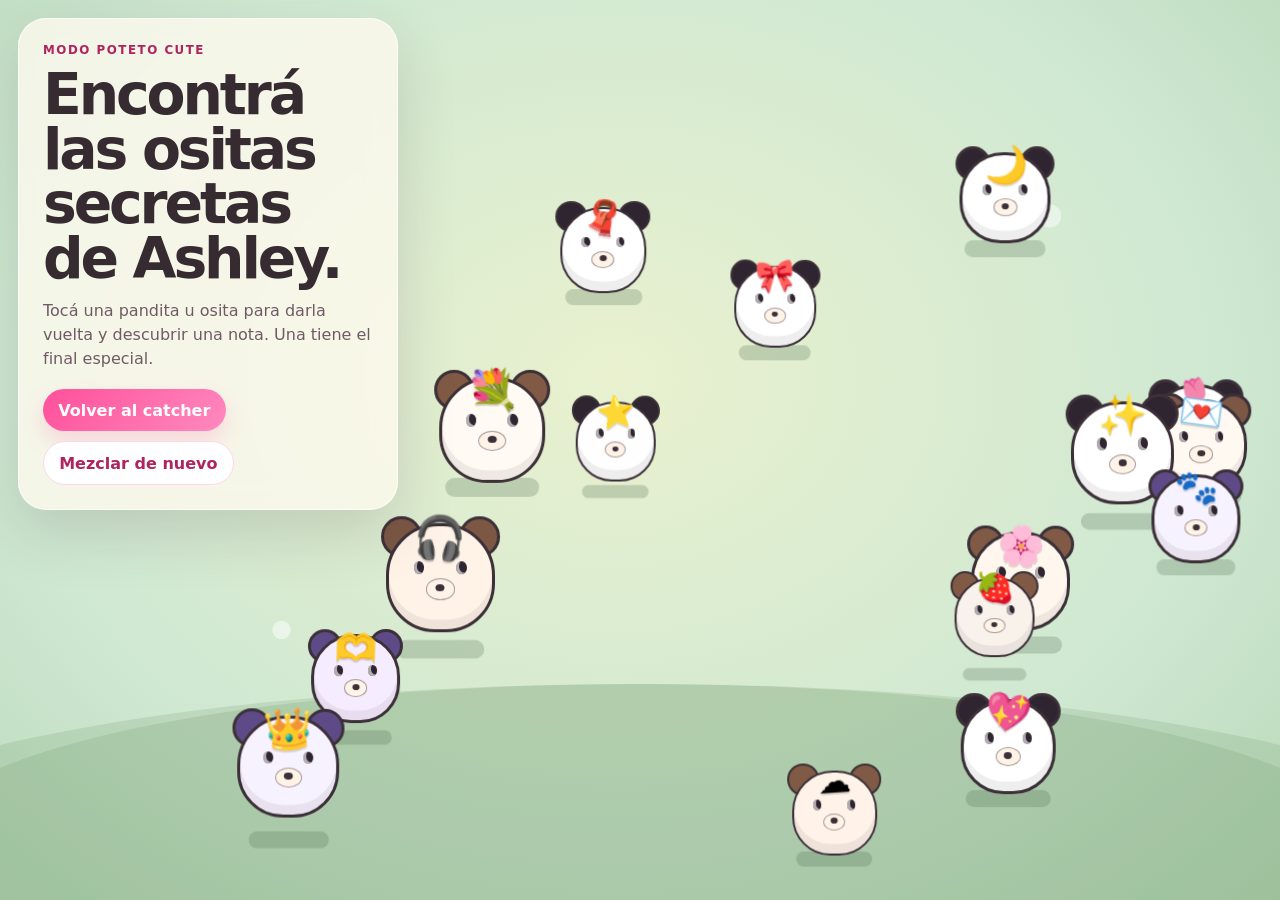
==== playground.html @ bb45b213 "feat: add Ashley panda playground" ====
<!doctype html>
<html lang="es">
<head>
  <meta charset="utf-8" />
  <meta name="viewport" content="width=device-width, initial-scale=1, viewport-fit=cover" />
  <meta name="description" content="Un playground de panditas y ositas para Ashley: tocá cada personaje para descubrir mensajes de amor." />
  <meta name="theme-color" content="#cfe8d2" />
  <title>Para Ashley · Panda Playground</title>
  <link rel="stylesheet" href="playground.css" />
</head>
<body>
  <main
    class="playground"
    id="playground"
    aria-label="Jardín de panditas y ositas. Tocá un personaje para leer su nota secreta de amor para Ashley. Encontrá el personaje de la suerte para abrir el final."
  ></main>

  <aside class="intro-card" aria-labelledby="playground-title">
    <p class="eyebrow">Modo poteto cute</p>
    <h1 id="playground-title">Encontrá las ositas secretas de Ashley.</h1>
    <p>Tocá una pandita u osita para darla vuelta y descubrir una nota. Una tiene el final especial.</p>
    <nav class="intro-actions" aria-label="Navegación">
      <a href="index.html">Volver al catcher</a>
      <button id="shuffleAgain" type="button">Mezclar de nuevo</button>
    </nav>
  </aside>

  <div class="finale" id="finale" hidden role="dialog" aria-modal="true" aria-labelledby="finale-title">
    <div class="finale__card">
      <p class="eyebrow">La pandita de la suerte</p>
      <h2 id="finale-title">Ashley, ganaste todos mis corazoncitos.</h2>
      <p>Si este jardín tuviera mil ositas, igual te buscaría a vos primero.</p>
      <button id="playAgain" type="button">Jugar otra vez</button>
    </div>
  </div>

  <div class="confetti" id="confetti" aria-hidden="true"></div>
  <p class="sr-only" id="status" role="status"></p>

  <script src="playground.js"></script>
</body>
</html>
---- playground.css ----
:root {
  color-scheme: light;
  --grass: #cfe8d2;
  --grass-deep: #b8d8b9;
  --ink: #352b31;
  --muted: #6f5a65;
  --cream: #fffaf0;
  --paper: #fff3a8;
  --paper-edge: #e9c95b;
  --rose: #ff6aa9;
  --rose-dark: #af245f;
  --lavender: #d9c7ff;
  --mint: #bcebdc;
  --shadow: rgba(53, 43, 49, 0.22);
}

* { box-sizing: border-box; }

html,
body { height: 100%; }

body {
  margin: 0;
  overflow: hidden;
  color: var(--ink);
  font-family: Inter, ui-sans-serif, system-ui, -apple-system, BlinkMacSystemFont, "Segoe UI", sans-serif;
  background: var(--grass);
}

button,
a { -webkit-tap-highlight-color: transparent; }

button { font: inherit; }

.playground {
  position: fixed;
  inset: 0;
  overflow: hidden;
  isolation: isolate;
  background:
    radial-gradient(circle at 14% 18%, rgba(255, 255, 255, 0.58) 0 0.8rem, transparent 0.85rem),
    radial-gradient(circle at 22% 70%, rgba(255, 255, 255, 0.5) 0 0.55rem, transparent 0.6rem),
    radial-gradient(circle at 82% 24%, rgba(255, 255, 255, 0.48) 0 0.7rem, transparent 0.75rem),
    radial-gradient(ellipse at 48% 42%, #e9f1cf 0, var(--grass) 64%, var(--grass-deep) 100%);
}

.playground::before,
.playground::after {
  content: "";
  position: absolute;
  inset: auto -6vw -10vh;
  height: 34vh;
  border-radius: 50% 50% 0 0;
  background: rgba(117, 159, 111, 0.22);
  z-index: -1;
}

.playground::after {
  inset: auto -18vw -18vh;
  height: 42vh;
  background: rgba(112, 148, 107, 0.2);
}

.intro-card {
  position: fixed;
  z-index: 50;
  left: max(18px, env(safe-area-inset-left));
  top: max(18px, env(safe-area-inset-top));
  width: min(380px, calc(100vw - 36px));
  border: 1px solid rgba(255, 255, 255, 0.8);
  border-radius: 28px;
  background: rgba(255, 250, 240, 0.76);
  box-shadow: 0 22px 60px rgba(53, 43, 49, 0.16);
  backdrop-filter: blur(14px);
  padding: 24px;
}

.eyebrow {
  margin: 0 0 10px;
  color: var(--rose-dark);
  font-size: 0.74rem;
  font-weight: 900;
  letter-spacing: 0.13em;
  text-transform: uppercase;
}

h1,
h2 { margin: 0; letter-spacing: -0.055em; line-height: 0.96; }

h1 { font-size: clamp(2rem, 5vw, 3.55rem); }

h2 { font-size: clamp(2.2rem, 7vw, 4.6rem); }

.intro-card p:not(.eyebrow),
.finale p:not(.eyebrow) {
  color: var(--muted);
  font-size: 1rem;
  line-height: 1.5;
  margin: 14px 0 0;
}

.intro-actions {
  display: flex;
  flex-wrap: wrap;
  gap: 10px;
  margin-top: 18px;
}

.intro-actions a,
.intro-actions button,
.finale button {
  min-height: 42px;
  border: 0;
  border-radius: 999px;
  padding: 0.72rem 0.95rem;
  color: white;
  background: linear-gradient(135deg, #ff4f9a, #ff8abf);
  box-shadow: 0 10px 22px rgba(255, 79, 154, 0.2);
  font-weight: 900;
  text-decoration: none;
  cursor: pointer;
}

.intro-actions button {
  color: var(--rose-dark);
  background: white;
  border: 1px solid #ffd5e7;
  box-shadow: none;
}

.critter {
  position: absolute;
  z-index: 2;
  width: var(--size);
  height: var(--size);
  padding: 0;
  border: 0;
  background: none;
  cursor: pointer;
  touch-action: manipulation;
  user-select: none;
  outline: none;
  will-change: transform;
}

.critter:focus-visible {
  outline: 4px dashed #6d4f82;
  outline-offset: 4px;
  border-radius: 42%;
}

.critter__shadow {
  position: absolute;
  left: 18%;
  bottom: 4%;
  width: 64%;
  height: 13%;
  border-radius: 999px;
  background: rgba(83, 113, 81, 0.26);
  transform-origin: center;
}

.critter__hop,
.critter__flip,
.critter__front,
.critter__back {
  position: absolute;
  inset: 0;
  display: grid;
  place-items: center;
}

.critter__flip {
  transform-style: preserve-3d;
  transition: transform 440ms cubic-bezier(0.23, 0.8, 0.32, 1);
}

.critter.is-open .critter__flip { transform: rotateY(180deg); }

.critter__front,
.critter__back {
  backface-visibility: hidden;
  -webkit-backface-visibility: hidden;
}

.critter__back { transform: rotateY(180deg); }

.critter__face {
  position: relative;
  display: grid;
  place-items: center;
  width: 72%;
  aspect-ratio: 1;
  border-radius: 48% 48% 45% 45%;
  background: var(--fur, #fff);
  border: max(2px, calc(var(--size) * 0.025)) solid #3c3038;
  box-shadow: inset 0 -0.6rem 0 rgba(53, 43, 49, 0.08);
}

.critter__face::before,
.critter__face::after {
  content: "";
  position: absolute;
  top: -10%;
  width: 34%;
  aspect-ratio: 1;
  border-radius: 50%;
  background: var(--ear, #3c3038);
  border: max(2px, calc(var(--size) * 0.025)) solid #3c3038;
  z-index: -1;
}

.critter__face::before { left: -8%; }
.critter__face::after { right: -8%; }

.critter__eyes {
  position: absolute;
  top: 34%;
  left: 24%;
  right: 24%;
  display: flex;
  justify-content: space-between;
}

.critter__eyes i {
  width: 20%;
  aspect-ratio: 1 / 1.25;
  border-radius: 50%;
  background: #2f2530;
  box-shadow: inset 0.18rem -0.1rem 0 rgba(255, 255, 255, 0.62);
}

.critter__snout {
  position: absolute;
  top: 51%;
  width: 28%;
  aspect-ratio: 1.35;
  border-radius: 50%;
  background: #fff3e8;
  border: max(1px, calc(var(--size) * 0.012)) solid rgba(60, 48, 56, 0.45);
}

.critter__snout::before {
  content: "";
  position: absolute;
  left: 50%;
  top: 24%;
  width: 34%;
  aspect-ratio: 1.25;
  transform: translateX(-50%);
  border-radius: 50%;
  background: #3c3038;
}

.critter__blush {
  position: absolute;
  top: 58%;
  left: 17%;
  right: 17%;
  display: flex;
  justify-content: space-between;
}

.critter__blush i {
  width: 18%;
  height: 9%;
  border-radius: 999px;
  background: rgba(255, 111, 159, 0.55);
}

.critter__costume {
  position: absolute;
  top: -13%;
  left: 50%;
  transform: translateX(-50%) rotate(var(--tilt, -4deg));
  font-size: calc(var(--size) * 0.28);
  filter: drop-shadow(0 0.18rem 0 rgba(53, 43, 49, 0.18));
}

.critter__note {
  width: clamp(132px, 12vw, 176px);
  min-height: 88px;
  display: grid;
  place-items: center;
  padding: 16px 13px 14px;
  border-radius: 3px 4px 14px 4px;
  background: linear-gradient(150deg, #fff7a8, var(--paper));
  color: #3a2d36;
  box-shadow: 1px 5px 8px rgba(70, 53, 42, 0.22);
  font: 850 clamp(0.92rem, 1.25vw, 1.08rem)/1.16 "Trebuchet MS", ui-sans-serif, system-ui;
  text-align: center;
  text-wrap: balance;
  transform: rotate(-3deg);
}

.critter__note::before {
  content: "";
  position: absolute;
  width: 38px;
  height: 12px;
  top: -6px;
  left: calc(50% - 19px);
  transform: rotate(4deg);
  border-radius: 2px;
  background: rgba(241, 213, 169, 0.9);
}

.critter.is-lucky { filter: drop-shadow(0 0 10px #fff3a8); }

.finale {
  position: fixed;
  z-index: 100;
  inset: 0;
  display: grid;
  place-items: center;
  padding: 20px;
  background: rgba(53, 43, 49, 0.34);
  backdrop-filter: blur(10px);
}

.finale[hidden] { display: none; }

.finale__card {
  width: min(620px, 100%);
  border-radius: 34px;
  background: var(--cream);
  box-shadow: 0 28px 90px rgba(53, 43, 49, 0.28);
  padding: clamp(30px, 7vw, 58px);
  text-align: center;
}

.finale button { margin-top: 24px; }

.confetti {
  position: fixed;
  z-index: 90;
  inset: 0;
  pointer-events: none;
  overflow: hidden;
}

.confetti i {
  position: absolute;
  top: -6vh;
  width: 11px;
  height: 18px;
  border-radius: 4px;
  background: var(--confetti-color);
  animation: confetti-fall var(--time) linear forwards;
}

@keyframes confetti-fall {
  to { transform: translate(var(--drift), 112vh) rotate(520deg); }
}

.sr-only {
  position: absolute;
  width: 1px;
  height: 1px;
  padding: 0;
  margin: -1px;
  overflow: hidden;
  clip: rect(0, 0, 0, 0);
  white-space: nowrap;
  border: 0;
}

@media (max-width: 720px) {
  .intro-card {
    right: max(14px, env(safe-area-inset-right));
    width: auto;
    padding: 18px;
  }

  .intro-card p:not(.eyebrow) { display: none; }
  .intro-actions { margin-top: 14px; }
}

@media (prefers-reduced-motion: reduce) {
  .critter__flip { transition: none; }
  .confetti i { animation: none; top: var(--quiet-y); }
}
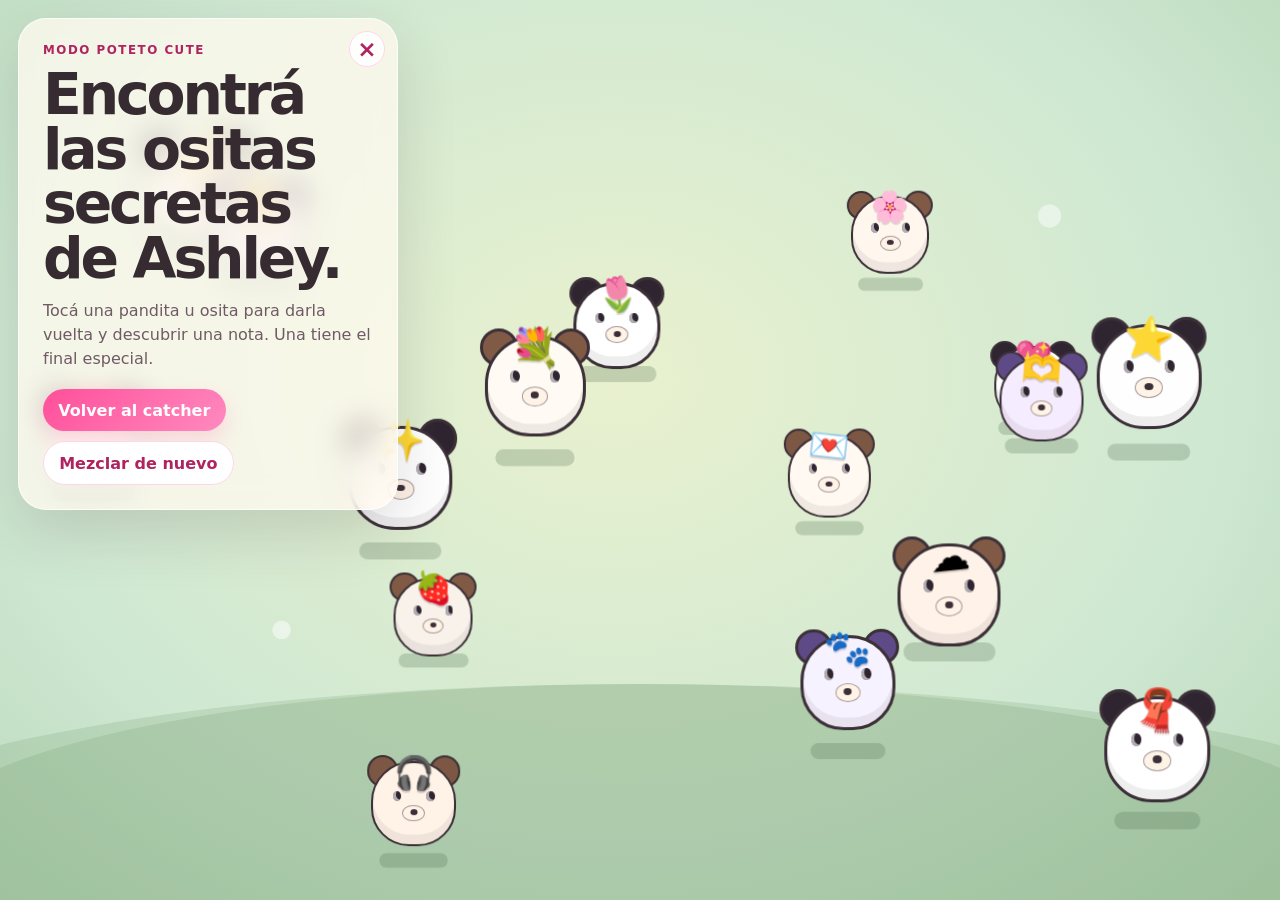
==== commit 9d046dfd: "feat: add playground intro close button" ====
--- a/playground.html
+++ b/playground.html
@@ -15,7 +15,8 @@
     aria-label="Jardín de panditas y ositas. Tocá un personaje para leer su nota secreta de amor para Ashley. Encontrá el personaje de la suerte para abrir el final."
   ></main>
 
-  <aside class="intro-card" aria-labelledby="playground-title">
+  <aside class="intro-card" id="introCard" aria-labelledby="playground-title">
+    <button class="intro-card__close" id="closeIntro" type="button" aria-label="Cerrar mensaje de inicio">×</button>
     <p class="eyebrow">Modo poteto cute</p>
     <h1 id="playground-title">Encontrá las ositas secretas de Ashley.</h1>
     <p>Tocá una pandita u osita para darla vuelta y descubrir una nota. Una tiene el final especial.</p>
--- a/playground.css
+++ b/playground.css
@@ -75,6 +75,30 @@
   padding: 24px;
 }
 
+.intro-card[hidden] { display: none; }
+
+.intro-card__close {
+  position: absolute;
+  top: 12px;
+  right: 12px;
+  width: 36px;
+  height: 36px;
+  border: 1px solid #ffd5e7;
+  border-radius: 999px;
+  background: rgba(255, 255, 255, 0.9);
+  color: var(--rose-dark);
+  box-shadow: none;
+  cursor: pointer;
+  font-size: 1.45rem;
+  font-weight: 900;
+  line-height: 1;
+}
+
+.intro-card__close:focus-visible {
+  outline: 4px solid rgba(255, 106, 169, 0.42);
+  outline-offset: 3px;
+}
+
 .eyebrow {
   margin: 0 0 10px;
   color: var(--rose-dark);
